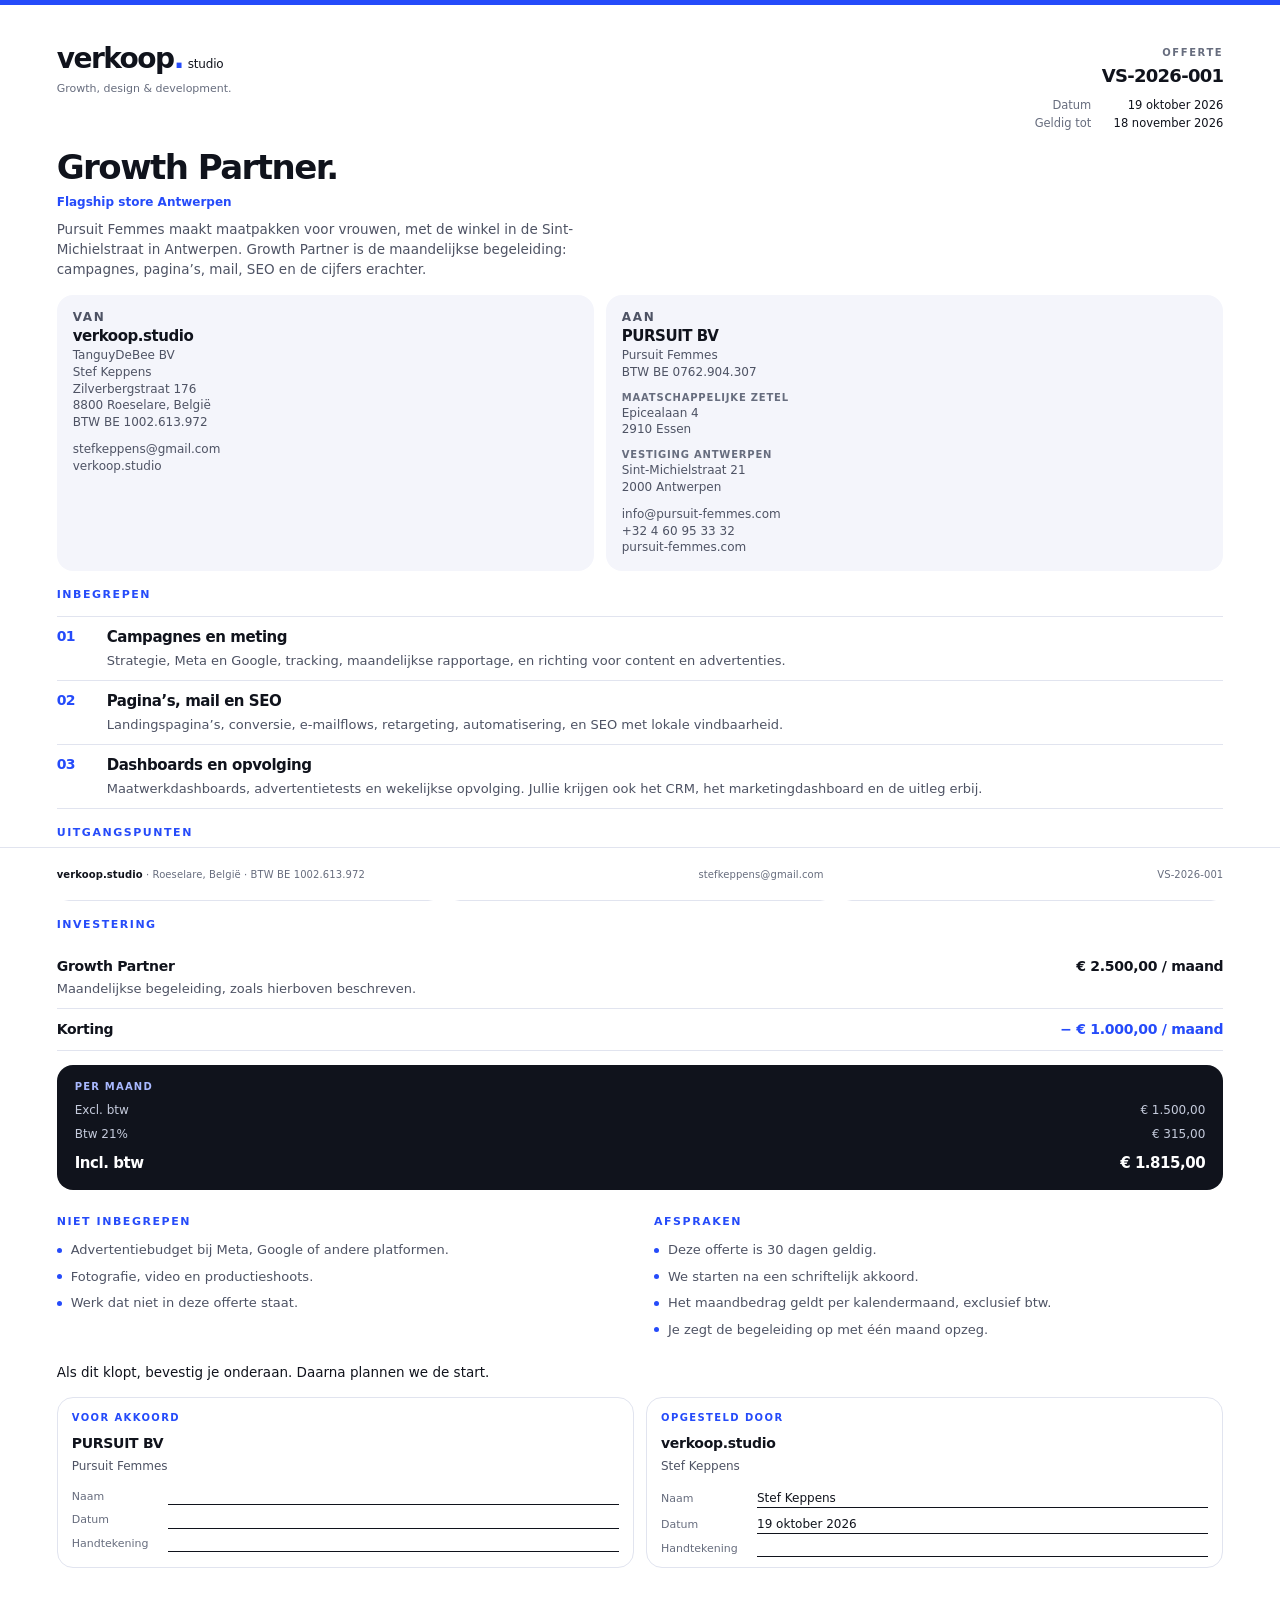
==== offers/out/offerte-pursuit-femmes-growth-partner.html @ e751ac40 "ft" ====
<!DOCTYPE html>
<html lang="nl">
<head>
  <meta charset="utf-8" />
  <title>VS-2026-001 · Pursuit Femmes · verkoop.studio</title>
  <style>
    @font-face { font-family: Inter; src: url("/Users/tanguydebrabandere/code/verkoop.studio/offers/fonts/inter-400.woff2") format("woff2"); font-weight: 400; font-style: normal; font-display: block; }
    @font-face { font-family: Inter; src: url("/Users/tanguydebrabandere/code/verkoop.studio/offers/fonts/inter-500.woff2") format("woff2"); font-weight: 500; font-style: normal; font-display: block; }
    @font-face { font-family: Inter; src: url("/Users/tanguydebrabandere/code/verkoop.studio/offers/fonts/inter-600.woff2") format("woff2"); font-weight: 600; font-style: normal; font-display: block; }
    @font-face { font-family: Inter; src: url("/Users/tanguydebrabandere/code/verkoop.studio/offers/fonts/inter-700.woff2") format("woff2"); font-weight: 700; font-style: normal; font-display: block; }

    @page { size: A4; margin: 0; }
    * { box-sizing: border-box; -webkit-print-color-adjust: exact; print-color-adjust: exact; }
    html, body { margin: 0; padding: 0; }
    body {
      font-family: Inter, system-ui, sans-serif;
      color: #10131c;
      font-size: 13px;
      line-height: 1.5;
      -webkit-font-smoothing: antialiased;
    }

    .bar { position: fixed; top: 0; left: 0; right: 0; height: 5px; background: #254bfa; z-index: 3; }
    .foot {
      position: fixed; left: 0; right: 0; bottom: 0; z-index: 3;
      height: 14mm; box-sizing: border-box;
      display: flex; justify-content: space-between; align-items: center; gap: 16px;
      padding: 0 15mm;
      background: #fff; border-top: 1px solid #e1e4ef;
      color: #676d7e; font-size: 10px; letter-spacing: 0.01em;
    }
    .foot b { color: #10131c; font-weight: 600; }

    main { padding: 12mm 15mm 20mm; }
    header { display: flex; justify-content: space-between; align-items: flex-start; gap: 24px; }
    .mark { display: flex; align-items: baseline; gap: 5px; color: #10131c; }
    .mark .name { font-size: 28px; line-height: 1; font-weight: 700; letter-spacing: -1.5px; }
    .mark .dot { color: #254bfa; }
    .mark .studio { font-size: 12px; font-weight: 500; letter-spacing: -0.2px; }
    .tagline { margin: 8px 0 0; color: #676d7e; font-size: 11px; }

    .doc { text-align: right; }
    .chip {
      display: inline-block; margin-bottom: 8px;
      background: #eaf0ff; color: #2344ca; border: 1px solid #d5e0ff;
      border-radius: 999px; padding: 3px 9px;
      font-size: 10px; font-weight: 600; letter-spacing: 0.08em; text-transform: uppercase;
    }
    .doclabel {
      margin: 0; color: #676d7e; font-size: 10px; font-weight: 600;
      letter-spacing: 0.16em; text-transform: uppercase;
    }
    .docnum { margin: 2px 0 8px; font-size: 18px; font-weight: 600; letter-spacing: -0.04em; }
    .meta { margin: 0; color: #4e5364; font-size: 11.5px; }
    .meta div { display: flex; justify-content: flex-end; gap: 14px; }
    .meta dt { color: #676d7e; }
    .meta dd { margin: 0; min-width: 118px; color: #10131c; }

    h1 {
      margin: 18px 0 0; max-width: 12em;
      font-size: 34px; line-height: 1.02; font-weight: 600; letter-spacing: -0.045em;
    }
    .reference { margin: 8px 0 0; color: #254bfa; font-size: 12px; font-weight: 600; }
    .intro { margin: 8px 0 0; max-width: 64ch; color: #4e5364; font-size: 13.5px; line-height: 1.5; }

    .parties { display: grid; grid-template-columns: 1fr 1.15fr; gap: 12px; margin-top: 16px; }
    .card { background: #f4f5fb; border-radius: 16px; padding: 14px 16px 15px; break-inside: avoid; }
    .eyebrow {
      margin: 0 0 8px; color: #254bfa; font-size: 10px; font-weight: 600;
      letter-spacing: 0.14em; text-transform: uppercase;
    }
    .card p { margin: 0; color: #4e5364; font-size: 12px; line-height: 1.4; }
    .card .name { color: #10131c; font-size: 15px; font-weight: 600; letter-spacing: -0.03em; }
    .card .label { color: #676d7e; font-size: 10px; font-weight: 600; letter-spacing: 0.08em; text-transform: uppercase; }
    .card .gap { margin-top: 10px; }

    h2 {
      margin: 16px 0 0; font-size: 11px; font-weight: 600;
      letter-spacing: 0.14em; text-transform: uppercase; color: #254bfa;
    }
    .step {
      display: grid; grid-template-columns: 42px 1fr; gap: 8px;
      padding: 9px 0; border-bottom: 1px solid #e1e4ef; break-inside: avoid;
    }
    .step:first-of-type { border-top: 1px solid #e1e4ef; margin-top: 12px; }
    .num { color: #254bfa; font-weight: 600; letter-spacing: -0.04em; font-size: 14px; }
    .step h3 { margin: 0; font-size: 15px; font-weight: 600; letter-spacing: -0.03em; }
    .step p { margin: 3px 0 0; color: #4e5364; }

    .principles { display: grid; grid-template-columns: 1fr 1fr 1fr; gap: 8px; margin: 8px 0 0; padding: 0; list-style: none; }
    .principles li {
      margin: 0; background: #fff; border: 1px solid #e1e4ef; border-radius: 12px;
      padding: 9px 11px; color: #4e5364; font-size: 11.5px; line-height: 1.4; break-inside: avoid;
    }

    .sheet { break-before: page; }
    table { width: 100%; border-collapse: collapse; margin-top: 12px; }
    .group td {
      padding: 11px 0 2px; border: 0; color: #676d7e; font-size: 10px; font-weight: 600;
      letter-spacing: 0.12em; text-transform: uppercase;
    }
    td { padding: 10px 0; border-bottom: 1px solid #e1e4ef; vertical-align: top; }
    td strong { display: block; font-size: 14px; font-weight: 600; letter-spacing: -0.02em; }
    td span { display: block; margin-top: 2px; color: #4e5364; }
    td.amount {
      width: 34%; text-align: right; color: #10131c; font-weight: 600;
      font-size: 14px; letter-spacing: -0.02em; white-space: nowrap;
    }
    tr.discount td.amount { color: #254bfa; }

    .totals {
      display: grid; grid-template-columns: 1fr 1fr; gap: 22px;
      margin-top: 14px; background: #10131c; color: #fff;
      border-radius: 16px; padding: 14px 18px 12px; break-inside: avoid;
    }
    .totals:has(.total-group:only-child) { grid-template-columns: 1fr; }
    .total-group p {
      margin: 0 0 4px; color: #a9b9ff; font-size: 10px; font-weight: 600;
      letter-spacing: 0.12em; text-transform: uppercase;
    }
    .totals .quiet, .totals .strong { display: flex; justify-content: space-between; gap: 16px; padding: 3px 0; }
    .totals .quiet { color: #c5cbdc; font-size: 12px; }
    .totals .strong { color: #fff; font-size: 15px; font-weight: 600; letter-spacing: -0.03em; padding-top: 6px; }

    .split { display: grid; grid-template-columns: 1fr 1fr; gap: 28px; margin-top: 8px; }
    .split ul, .note { margin: 10px 0 0; padding: 0; list-style: none; color: #4e5364; }
    .split li { position: relative; padding-left: 14px; margin: 0 0 7px; }
    .split li::before { content: ""; position: absolute; left: 0; top: 0.55em; width: 5px; height: 5px; border-radius: 50%; background: #254bfa; }
    .closing { margin: 16px 0 0; max-width: 62ch; font-size: 13.5px; }

    .sign { display: grid; grid-template-columns: 1fr 1fr; gap: 12px; margin-top: 14px; break-inside: avoid; }
    .sign article { border: 1px solid #e1e4ef; border-radius: 16px; padding: 12px 14px 10px; break-inside: avoid; }
    .sign h3 { margin: 0; font-size: 14px; font-weight: 600; letter-spacing: -0.02em; }
    .sign .who { margin: 3px 0 14px; color: #4e5364; font-size: 12px; }
    .field { display: grid; grid-template-columns: 88px 1fr; gap: 8px; align-items: end; margin-top: 7px; color: #676d7e; font-size: 11px; }
    .field i { display: block; border-bottom: 1px solid #10131c; min-height: 16px; font-style: normal; color: #10131c; font-size: 12px; }
  </style>
</head>
<body>
  <div class="bar"></div>
  <footer class="foot">
    <span><b>verkoop.studio</b> · Roeselare, België · BTW BE 1002.613.972</span>
    <span>stefkeppens@gmail.com</span>
    <span>VS-2026-001</span>
  </footer>
  <main>
    <header>
      <div>
        <div class="mark" aria-label="verkoop.studio"><span class="name">verkoop<span class="dot">.</span></span><span class="studio">studio</span></div>
        <p class="tagline">Growth, design &amp; development.</p>
      </div>
      <div class="doc">
        
        <p class="doclabel">Offerte</p>
        <p class="docnum">VS-2026-001</p>
        <dl class="meta">
          <div><dt>Datum</dt><dd>19 oktober 2026</dd></div>
          <div><dt>Geldig tot</dt><dd>18 november 2026</dd></div>
        </dl>
      </div>
    </header>

    <h1>Growth Partner.</h1>
    <p class="reference">Flagship store Antwerpen</p>
    <p class="intro">Pursuit Femmes maakt maatpakken voor vrouwen, met de winkel in de Sint-Michielstraat in Antwerpen. Growth Partner is de maandelijkse begeleiding: campagnes, pagina’s, mail, SEO en de cijfers erachter.</p>

    <div class="parties">
      <section class="card"><p class="eyebrow">Van</p><p class="name">verkoop.studio</p><p>TanguyDeBee BV</p><p>Stef Keppens</p><p>Zilverbergstraat 176</p><p>8800 Roeselare, België</p><p>BTW BE 1002.613.972</p><p class="gap">stefkeppens@gmail.com</p><p>verkoop.studio</p></section>
      <section class="card"><p class="eyebrow">Aan</p><p class="name">PURSUIT BV</p><p>Pursuit Femmes</p><p>BTW BE 0762.904.307</p><p class="gap label">Maatschappelijke zetel</p><p>Epicealaan 4</p><p>2910 Essen</p><p class="gap label">Vestiging Antwerpen</p><p>Sint-Michielstraat 21</p><p>2000 Antwerpen</p><p class="gap">info@pursuit-femmes.com</p><p>+32 4 60 95 33 32</p><p>pursuit-femmes.com</p></section>
    </div>

    <h2>Inbegrepen</h2>
    
    <article class="step">
      <span class="num">01</span>
      <div>
        <h3>Campagnes en meting</h3>
        <p>Strategie, Meta en Google, tracking, maandelijkse rapportage, en richting voor content en advertenties.</p>
      </div>
    </article>
    <article class="step">
      <span class="num">02</span>
      <div>
        <h3>Pagina’s, mail en SEO</h3>
        <p>Landingspagina’s, conversie, e-mailflows, retargeting, automatisering, en SEO met lokale vindbaarheid.</p>
      </div>
    </article>
    <article class="step">
      <span class="num">03</span>
      <div>
        <h3>Dashboards en opvolging</h3>
        <p>Maatwerkdashboards, advertentietests en wekelijkse opvolging. Jullie krijgen ook het CRM, het marketingdashboard en de uitleg erbij.</p>
      </div>
    </article>

    <h2>Uitgangspunten</h2><ul class="principles"><li>Jullie blijven eigenaar van accounts, domein en data.</li><li>Advertentiebudget loopt rechtstreeks via het platform.</li><li>We kijken naar afspraken, klanten en omzet, niet alleen naar klikken.</li></ul>

    <section class="sheet">
      <h2>Investering</h2>
      <table>
        <tbody>
        <tr class="">
          <td>
            <strong>Growth Partner</strong>
            <span>Maandelijkse begeleiding, zoals hierboven beschreven.</span>
          </td>
          <td class="amount">€ 2.500,00 / maand</td>
        </tr>
        <tr class="discount">
          <td>
            <strong>Korting</strong>
            
          </td>
          <td class="amount">− € 1.000,00 / maand</td>
        </tr></tbody>
      </table>
      <div class="totals">
      <div class="total-group">
        <p>Per maand</p>
        <div class="quiet"><span>Excl. btw</span><span>€ 1.500,00</span></div>
        <div class="quiet"><span>Btw 21%</span><span>€ 315,00</span></div>
        <div class="strong"><span>Incl. btw</span><span>€ 1.815,00</span></div>
      </div></div>

      <div class="split">
        <section>
          <h2>Niet inbegrepen</h2>
          <ul><li>Advertentiebudget bij Meta, Google of andere platformen.</li><li>Fotografie, video en productieshoots.</li><li>Werk dat niet in deze offerte staat.</li></ul>
        </section>
        <section>
          <h2>Afspraken</h2>
          <ul><li>Deze offerte is 30 dagen geldig.</li><li>We starten na een schriftelijk akkoord.</li><li>Het maandbedrag geldt per kalendermaand, exclusief btw.</li><li>Je zegt de begeleiding op met één maand opzeg.</li></ul>
        </section>
      </div>

      <p class="closing">Als dit klopt, bevestig je onderaan. Daarna plannen we de start.</p>

      <div class="sign">
        <article>
          <p class="eyebrow">Voor akkoord</p>
          <h3>PURSUIT BV</h3>
          <p class="who">Pursuit Femmes</p>
          <div class="field"><span>Naam</span><i></i></div>
          <div class="field"><span>Datum</span><i></i></div>
          <div class="field"><span>Handtekening</span><i></i></div>
        </article>
        <article>
          <p class="eyebrow">Opgesteld door</p>
          <h3>verkoop.studio</h3>
          <p class="who">Stef Keppens</p>
          <div class="field"><span>Naam</span><i>Stef Keppens</i></div>
          <div class="field"><span>Datum</span><i>19 oktober 2026</i></div>
          <div class="field"><span>Handtekening</span><i></i></div>
        </article>
      </div>
    </section>
  </main>
</body>
</html>
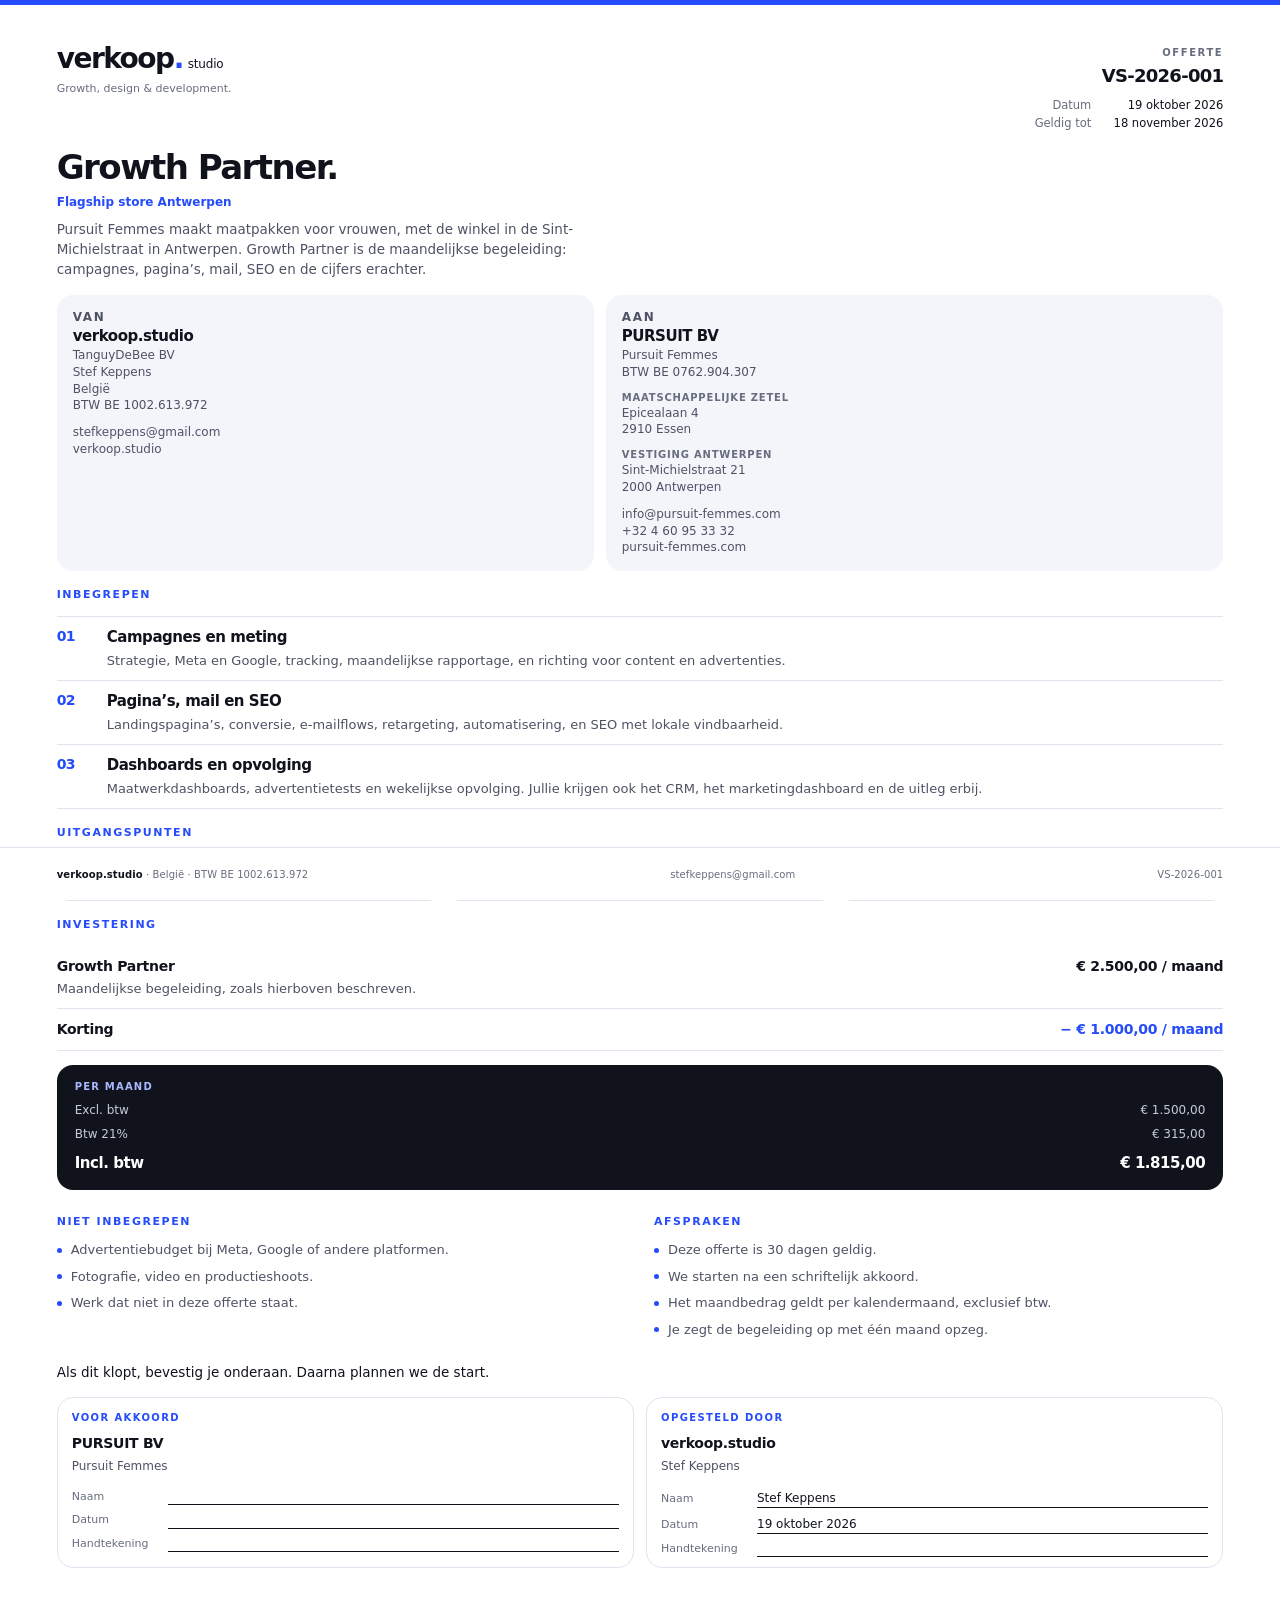
==== commit f63bec60: "Remove public street address from site and offers" ====
--- a/offers/out/offerte-pursuit-femmes-growth-partner.html
+++ b/offers/out/offerte-pursuit-femmes-growth-partner.html
@@ -4,10 +4,10 @@
   <meta charset="utf-8" />
   <title>VS-2026-001 · Pursuit Femmes · verkoop.studio</title>
   <style>
-    @font-face { font-family: Inter; src: url("/Users/tanguydebrabandere/code/verkoop.studio/offers/fonts/inter-400.woff2") format("woff2"); font-weight: 400; font-style: normal; font-display: block; }
-    @font-face { font-family: Inter; src: url("/Users/tanguydebrabandere/code/verkoop.studio/offers/fonts/inter-500.woff2") format("woff2"); font-weight: 500; font-style: normal; font-display: block; }
-    @font-face { font-family: Inter; src: url("/Users/tanguydebrabandere/code/verkoop.studio/offers/fonts/inter-600.woff2") format("woff2"); font-weight: 600; font-style: normal; font-display: block; }
-    @font-face { font-family: Inter; src: url("/Users/tanguydebrabandere/code/verkoop.studio/offers/fonts/inter-700.woff2") format("woff2"); font-weight: 700; font-style: normal; font-display: block; }
+    @font-face { font-family: Inter; src: url("../fonts/inter-400.woff2") format("woff2"); font-weight: 400; font-style: normal; font-display: block; }
+    @font-face { font-family: Inter; src: url("../fonts/inter-500.woff2") format("woff2"); font-weight: 500; font-style: normal; font-display: block; }
+    @font-face { font-family: Inter; src: url("../fonts/inter-600.woff2") format("woff2"); font-weight: 600; font-style: normal; font-display: block; }
+    @font-face { font-family: Inter; src: url("../fonts/inter-700.woff2") format("woff2"); font-weight: 700; font-style: normal; font-display: block; }
 
     @page { size: A4; margin: 0; }
     * { box-sizing: border-box; -webkit-print-color-adjust: exact; print-color-adjust: exact; }
@@ -139,7 +139,7 @@
 <body>
   <div class="bar"></div>
   <footer class="foot">
-    <span><b>verkoop.studio</b> · Roeselare, België · BTW BE 1002.613.972</span>
+    <span><b>verkoop.studio</b> · België · BTW BE 1002.613.972</span>
     <span>stefkeppens@gmail.com</span>
     <span>VS-2026-001</span>
   </footer>
@@ -165,7 +165,7 @@
     <p class="intro">Pursuit Femmes maakt maatpakken voor vrouwen, met de winkel in de Sint-Michielstraat in Antwerpen. Growth Partner is de maandelijkse begeleiding: campagnes, pagina’s, mail, SEO en de cijfers erachter.</p>
 
     <div class="parties">
-      <section class="card"><p class="eyebrow">Van</p><p class="name">verkoop.studio</p><p>TanguyDeBee BV</p><p>Stef Keppens</p><p>Zilverbergstraat 176</p><p>8800 Roeselare, België</p><p>BTW BE 1002.613.972</p><p class="gap">stefkeppens@gmail.com</p><p>verkoop.studio</p></section>
+      <section class="card"><p class="eyebrow">Van</p><p class="name">verkoop.studio</p><p>TanguyDeBee BV</p><p>Stef Keppens</p><p>België</p><p>BTW BE 1002.613.972</p><p class="gap">stefkeppens@gmail.com</p><p>verkoop.studio</p></section>
       <section class="card"><p class="eyebrow">Aan</p><p class="name">PURSUIT BV</p><p>Pursuit Femmes</p><p>BTW BE 0762.904.307</p><p class="gap label">Maatschappelijke zetel</p><p>Epicealaan 4</p><p>2910 Essen</p><p class="gap label">Vestiging Antwerpen</p><p>Sint-Michielstraat 21</p><p>2000 Antwerpen</p><p class="gap">info@pursuit-femmes.com</p><p>+32 4 60 95 33 32</p><p>pursuit-femmes.com</p></section>
     </div>
 
